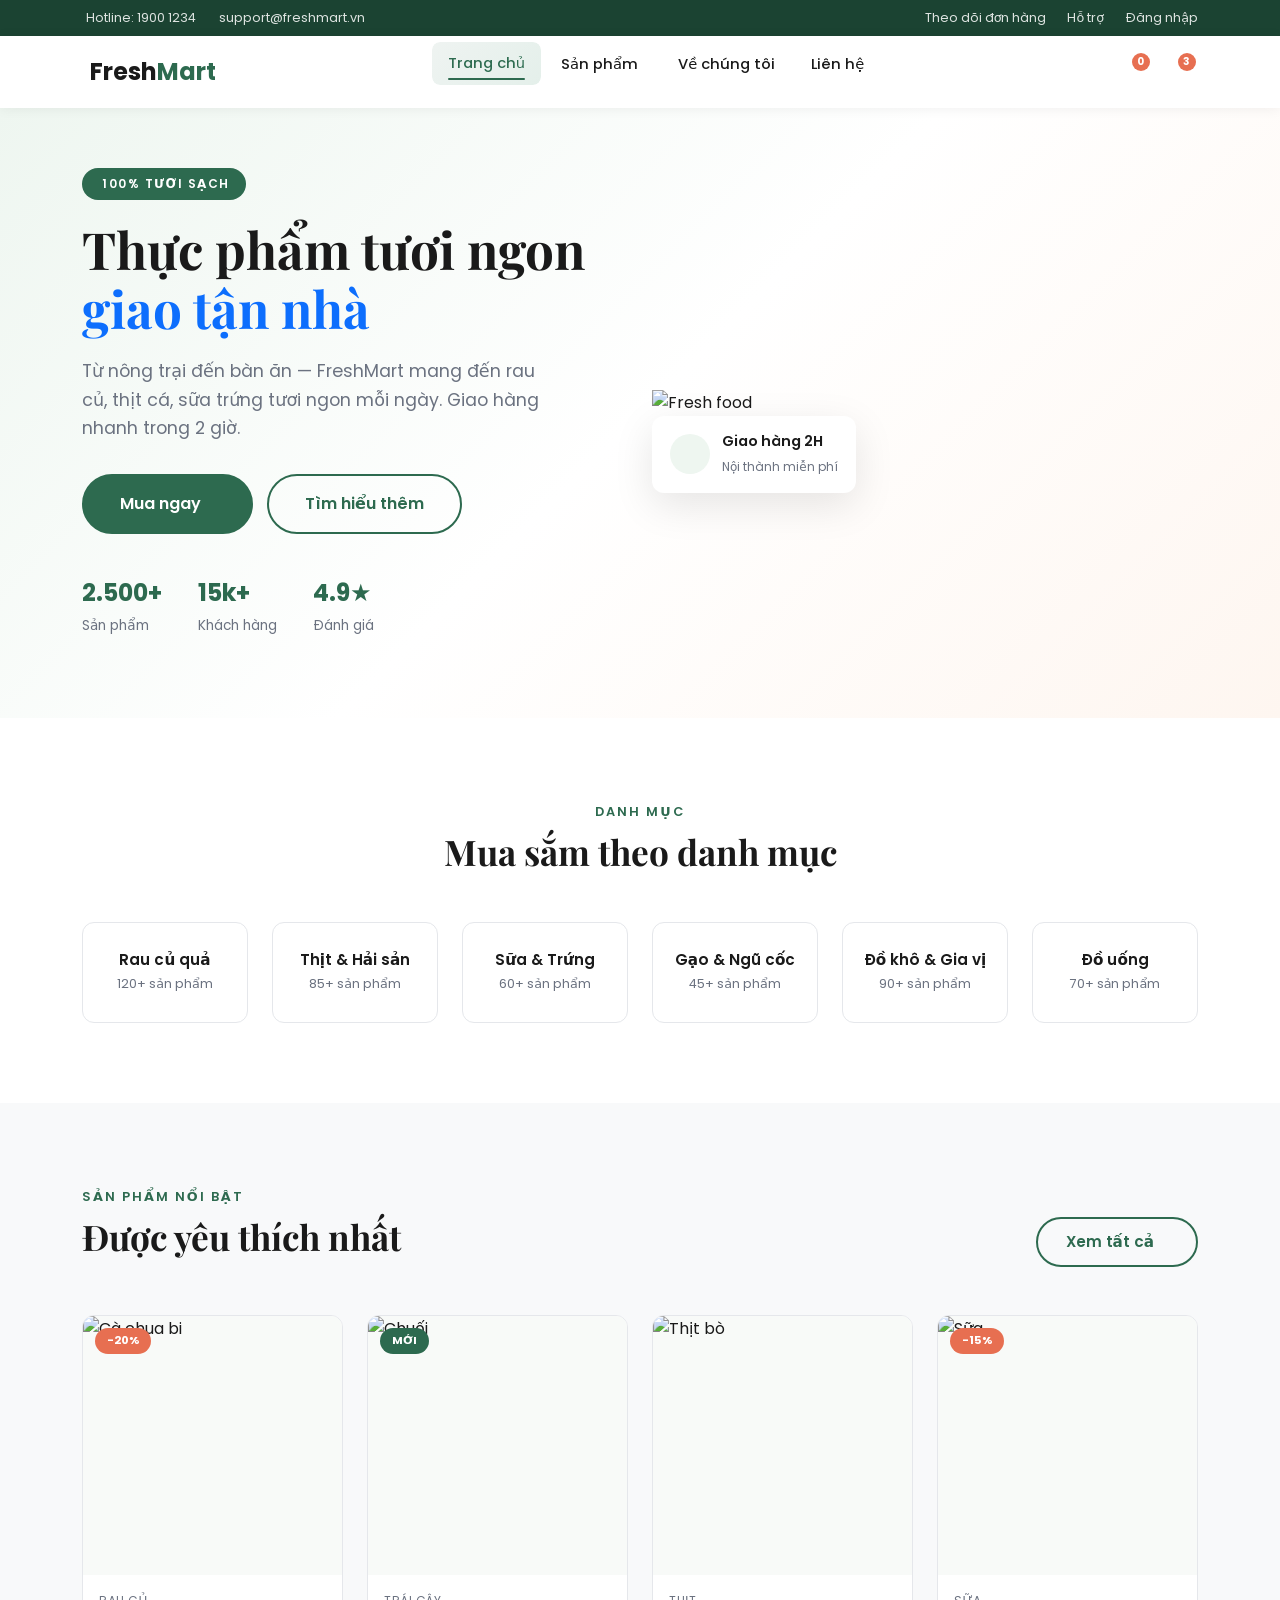
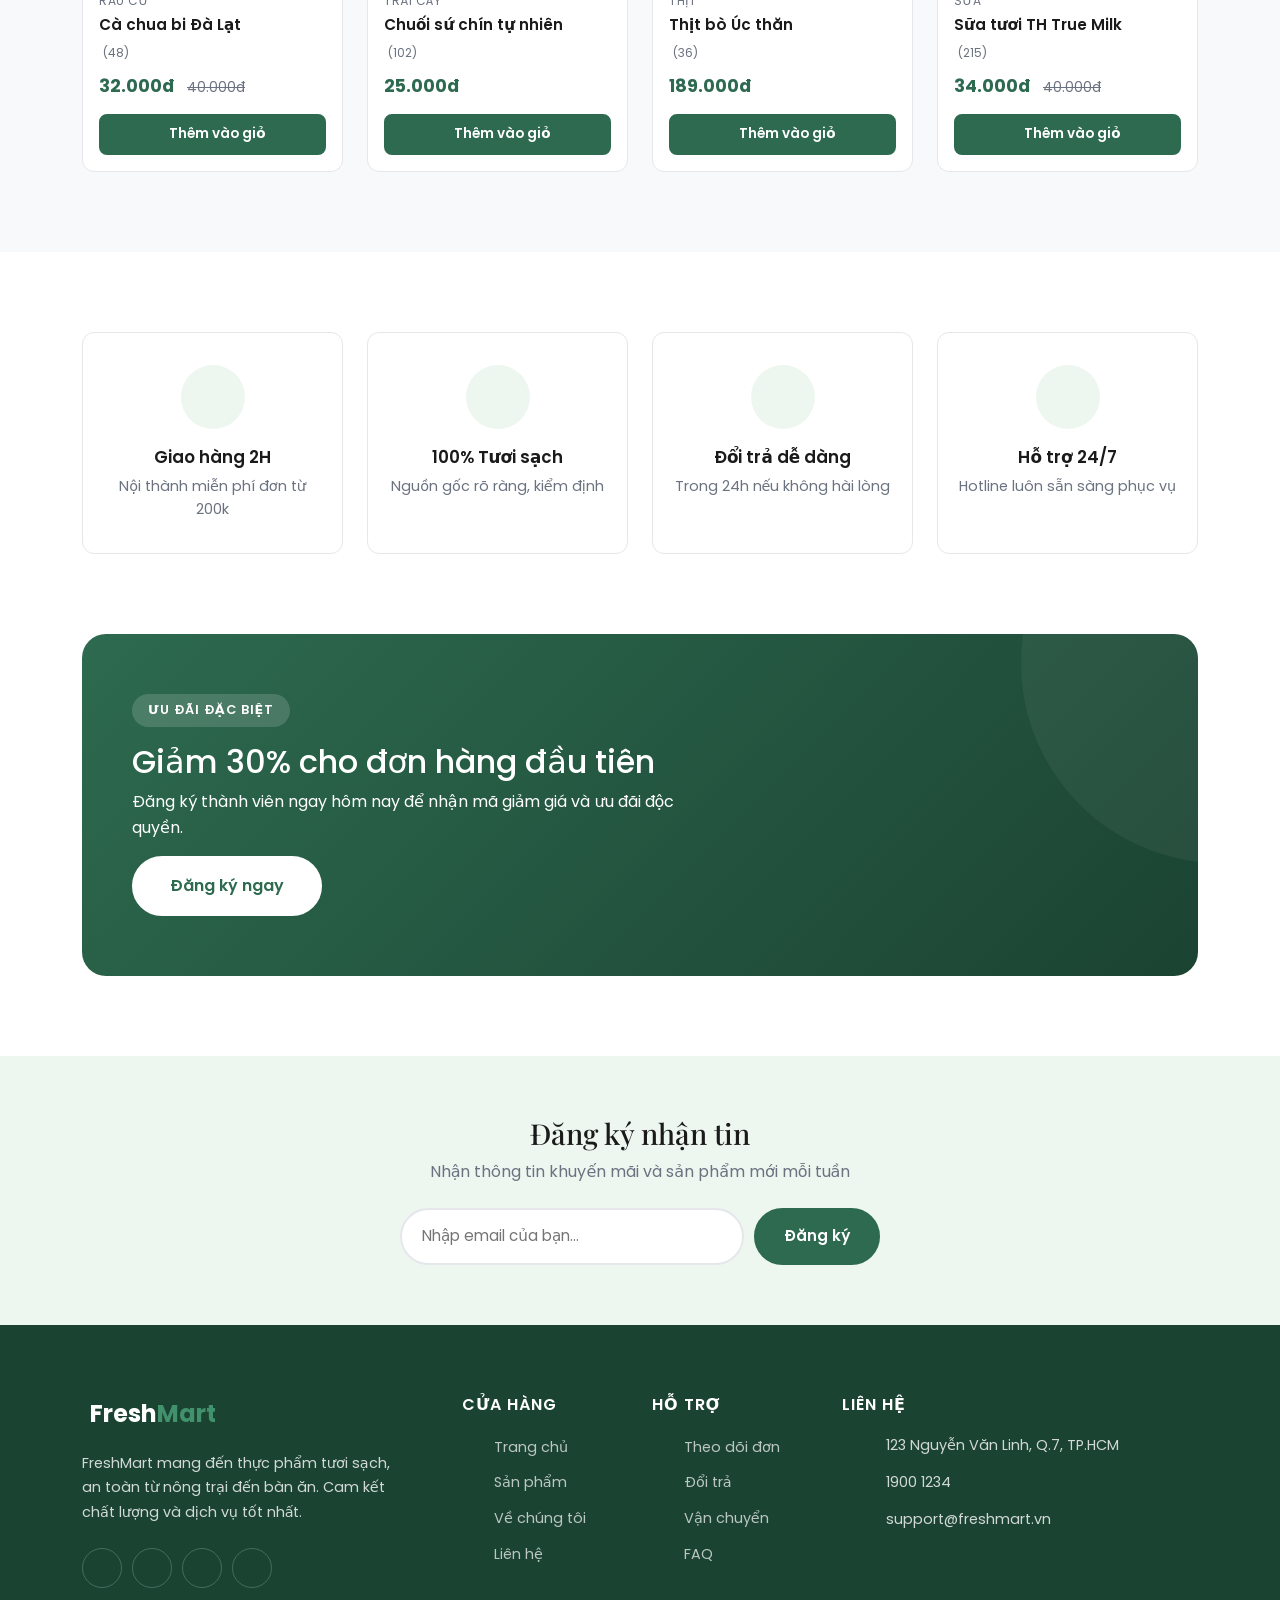
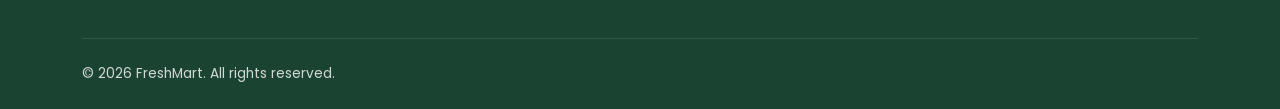
==== html/index.html @ 7e01886a "Initial commit - FreshMart Payment System" ====
<!DOCTYPE html>
<html lang="vi">
<head>
  <meta charset="UTF-8">
  <meta name="viewport" content="width=device-width, initial-scale=1.0">
  <title>FreshMart - Thực phẩm tươi sạch mỗi ngày</title>
  <link rel="preconnect" href="https://fonts.googleapis.com">
  <link rel="preconnect" href="https://fonts.gstatic.com" crossorigin>
  <link href="https://fonts.googleapis.com/css2?family=Poppins:wght@300;400;500;600;700;800&family=Playfair+Display:wght@600;700&display=swap" rel="stylesheet">
  <link rel="stylesheet" href="../css/all.min.css">
  <link href="../css/bootstrap.min.css" rel="stylesheet">
  <link rel="stylesheet" href="../css/style.css">
</head>
<body>

  <!-- TOP BAR -->
  <div class="top-bar">
    <div class="container">
      <div class="d-flex justify-content-between align-items-center">
        <div class="top-bar-left">
          <span><i class="fas fa-phone-alt me-1"></i> Hotline: 1900 1234</span>
          <span class="ms-3 d-none d-md-inline"><i class="fas fa-envelope me-1"></i> support@freshmart.vn</span>
        </div>
        <div class="top-bar-right">
          <a href="#">Theo dõi đơn hàng</a>
          <a href="#">Hỗ trợ</a>
          <a href="login.html">Đăng nhập</a>
        </div>
      </div>
    </div>
  </div>

  <!-- HEADER -->
  <header class="header sticky-top">
    <div class="container">
      <div class="header-inner">
        <a href="index.html" class="logo">
          <i class="fas fa-leaf logo-icon"></i>
          <span>Fresh<span class="logo-accent">Mart</span></span>
        </a>

        <nav class="main-nav d-none d-lg-block">
          <ul class="nav-list">
            <li><a href="index.html" class="nav-link active">Trang chủ</a></li>
            <li class="has-dropdown">
              <a href="products.html" class="nav-link">Sản phẩm <i class="fas fa-chevron-down ms-1"></i></a>
              <ul class="dropdown-menu">
                <li><a href="products.html">Rau củ quả</a></li>
                <li><a href="products.html">Thịt & Hải sản</a></li>
                <li><a href="products.html">Sữa & Trứng</a></li>
                <li><a href="products.html">Gạo & Ngũ cốc</a></li>
                <li><a href="products.html">Đồ khô & Gia vị</a></li>
                <li><a href="products.html">Đồ uống</a></li>
              </ul>
            </li>
            <li><a href="about.html" class="nav-link">Về chúng tôi</a></li>
            <li><a href="contact.html" class="nav-link">Liên hệ</a></li>
          </ul>
        </nav>

        <div class="header-actions">
          <button class="action-btn search-btn" id="searchToggle">
            <i class="fas fa-search"></i>
          </button>
          <a href="#" class="action-btn">
            <i class="far fa-heart"></i>
            <span class="badge-count">0</span>
          </a>
          <a href="cart.html" class="action-btn cart-btn">
            <i class="fas fa-shopping-basket"></i>
            <span class="badge-count">3</span>
          </a>
          <button class="action-btn mobile-menu-btn d-lg-none" id="mobileMenuBtn">
            <i class="fas fa-bars"></i>
          </button>
        </div>
      </div>
    </div>

    <!-- Search Overlay -->
    <div class="search-overlay" id="searchOverlay">
      <div class="container">
        <form class="search-form" action="products.html" method="get">
          <input type="text" name="q" placeholder="Tìm kiếm rau củ, thịt, sữa..." class="search-input">
          <button type="submit" class="search-submit"><i class="fas fa-search"></i></button>
          <button type="button" class="search-close" id="searchClose"><i class="fas fa-times"></i></button>
        </form>
      </div>
    </div>
  </header>

  <!-- MOBILE MENU -->
  <div class="mobile-menu" id="mobileMenu">
    <div class="mobile-menu-header">
      <a href="index.html" class="logo">
        <i class="fas fa-leaf logo-icon"></i>
        <span>Fresh<span class="logo-accent">Mart</span></span>
      </a>
      <button class="mobile-menu-close" id="mobileMenuClose">
        <i class="fas fa-times"></i>
      </button>
    </div>
    <ul class="mobile-nav">
      <li><a href="index.html">Trang chủ</a></li>
      <li><a href="products.html">Sản phẩm</a></li>
      <li><a href="about.html">Về chúng tôi</a></li>
      <li><a href="contact.html">Liên hệ</a></li>
      <li><a href="login.html">Đăng nhập</a></li>
    </ul>
  </div>
  <div class="overlay" id="overlay"></div>

  <!-- HERO -->
  <section class="hero">
    <div class="container">
      <div class="row align-items-center">
        <div class="col-lg-6">
          <div class="hero-content">
            <span class="hero-badge">
              <i class="fas fa-leaf me-1"></i> 100% Tươi sạch
            </span>
            <h1 class="hero-title">
              Thực phẩm tươi ngon<br>
              <span class="text-primary">giao tận nhà</span>
            </h1>
            <p class="hero-desc">
              Từ nông trại đến bàn ăn — FreshMart mang đến rau củ, thịt cá, sữa trứng tươi ngon mỗi ngày. Giao hàng nhanh trong 2 giờ.
            </p>
            <div class="hero-btns">
              <a href="products.html" class="btn btn-primary btn-lg">
                Mua ngay <i class="fas fa-arrow-right ms-2"></i>
              </a>
              <a href="about.html" class="btn btn-outline btn-lg">Tìm hiểu thêm</a>
            </div>
            <div class="hero-stats">
              <div class="stat-item">
                <strong>2.500+</strong>
                <span>Sản phẩm</span>
              </div>
              <div class="stat-item">
                <strong>15k+</strong>
                <span>Khách hàng</span>
              </div>
              <div class="stat-item">
                <strong>4.9★</strong>
                <span>Đánh giá</span>
              </div>
            </div>
          </div>
        </div>
        <div class="col-lg-6">
          <div class="hero-image">
            <img src="https://images.unsplash.com/photo-1542838132-92c53300491e?w=700&q=80" alt="Fresh food">
            <div class="floating-card">
              <i class="fas fa-truck"></i>
              <div>
                <strong>Giao hàng 2H</strong>
                <span>Nội thành miễn phí</span>
              </div>
            </div>
          </div>
        </div>
      </div>
    </div>
  </section>

  <!-- CATEGORIES -->
  <section class="section">
    <div class="container">
      <div class="section-header text-center">
        <span class="section-label">Danh mục</span>
        <h2 class="section-title">Mua sắm theo danh mục</h2>
      </div>
      <div class="row g-4">
        <div class="col-6 col-md-4 col-lg-2">
          <a href="products.html" class="category-card">
            <div class="cat-icon"><i class="fas fa-carrot"></i></div>
            <h4>Rau củ quả</h4>
            <span>120+ sản phẩm</span>
          </a>
        </div>
        <div class="col-6 col-md-4 col-lg-2">
          <a href="products.html" class="category-card">
            <div class="cat-icon"><i class="fas fa-drumstick-bite"></i></div>
            <h4>Thịt & Hải sản</h4>
            <span>85+ sản phẩm</span>
          </a>
        </div>
        <div class="col-6 col-md-4 col-lg-2">
          <a href="products.html" class="category-card">
            <div class="cat-icon"><i class="fas fa-cheese"></i></div>
            <h4>Sữa & Trứng</h4>
            <span>60+ sản phẩm</span>
          </a>
        </div>
        <div class="col-6 col-md-4 col-lg-2">
          <a href="products.html" class="category-card">
            <div class="cat-icon"><i class="fas fa-bread-slice"></i></div>
            <h4>Gạo & Ngũ cốc</h4>
            <span>45+ sản phẩm</span>
          </a>
        </div>
        <div class="col-6 col-md-4 col-lg-2">
          <a href="products.html" class="category-card">
            <div class="cat-icon"><i class="fas fa-pepper-hot"></i></div>
            <h4>Đồ khô & Gia vị</h4>
            <span>90+ sản phẩm</span>
          </a>
        </div>
        <div class="col-6 col-md-4 col-lg-2">
          <a href="products.html" class="category-card">
            <div class="cat-icon"><i class="fas fa-wine-bottle"></i></div>
            <h4>Đồ uống</h4>
            <span>70+ sản phẩm</span>
          </a>
        </div>
      </div>
    </div>
  </section>

  <!-- FEATURED PRODUCTS -->
  <section class="section bg-light">
    <div class="container">
      <div class="section-header d-flex justify-content-between align-items-end">
        <div>
          <span class="section-label">Sản phẩm nổi bật</span>
          <h2 class="section-title">Được yêu thích nhất</h2>
        </div>
        <a href="products.html" class="btn btn-outline d-none d-md-inline-flex">
          Xem tất cả <i class="fas fa-arrow-right ms-2"></i>
        </a>
      </div>
      <div class="row g-4">
        <!-- Product 1 -->
        <div class="col-6 col-md-4 col-lg-3">
          <div class="product-card">
            <div class="product-badge sale">-20%</div>
            <div class="product-img">
              <img src="https://encrypted-tbn0.gstatic.com/images?q=tbn:ANd9GcSRfj4s2SQyKQopPtmS6DQNohUbu9_hyeSA965uHA5gnliKZiG8EPYLGns&s=10" alt="Cà chua bi">
              <div class="product-actions">
                <button class="action-icon"><i class="far fa-heart"></i></button>
                <a href="product-detail.html" class="action-icon"><i class="far fa-eye"></i></a>
              </div>
            </div>
            <div class="product-body">
              <span class="product-cat">Rau củ</span>
              <h3 class="product-name"><a href="product-detail.html">Cà chua bi Đà Lạt</a></h3>
              <div class="product-rating">
                <i class="fas fa-star"></i><i class="fas fa-star"></i>
                <i class="fas fa-star"></i><i class="fas fa-star"></i>
                <i class="fas fa-star-half-alt"></i>
                <span>(48)</span>
              </div>
              <div class="product-price">
                <span class="price-new">32.000đ</span>
                <span class="price-old">40.000đ</span>
              </div>
              <button class="btn btn-primary btn-sm w-100 add-to-cart">
                <i class="fas fa-shopping-basket me-1"></i> Thêm vào giỏ
              </button>
            </div>
          </div>
        </div>
        <!-- Product 2 -->
        <div class="col-6 col-md-4 col-lg-3">
          <div class="product-card">
            <div class="product-badge new">Mới</div>
            <div class="product-img">
              <img src="https://images.unsplash.com/photo-1571771894821-ce9b6c11b08e?w=400&q=80" alt="Chuối">
              <div class="product-actions">
                <button class="action-icon"><i class="far fa-heart"></i></button>
                <a href="product-detail.html" class="action-icon"><i class="far fa-eye"></i></a>
              </div>
            </div>
            <div class="product-body">
              <span class="product-cat">Trái cây</span>
              <h3 class="product-name"><a href="product-detail.html">Chuối sứ chín tự nhiên</a></h3>
              <div class="product-rating">
                <i class="fas fa-star"></i><i class="fas fa-star"></i>
                <i class="fas fa-star"></i><i class="fas fa-star"></i>
                <i class="fas fa-star"></i>
                <span>(102)</span>
              </div>
              <div class="product-price">
                <span class="price-new">25.000đ</span>
              </div>
              <button class="btn btn-primary btn-sm w-100 add-to-cart">
                <i class="fas fa-shopping-basket me-1"></i> Thêm vào giỏ
              </button>
            </div>
          </div>
        </div>
        <!-- Product 3 -->
        <div class="col-6 col-md-4 col-lg-3">
          <div class="product-card">
            <div class="product-img">
              <img src="https://images.unsplash.com/photo-1607623814075-e51df1bdc82f?w=400&q=80" alt="Thịt bò">
              <div class="product-actions">
                <button class="action-icon"><i class="far fa-heart"></i></button>
                <a href="product-detail.html" class="action-icon"><i class="far fa-eye"></i></a>
              </div>
            </div>
            <div class="product-body">
              <span class="product-cat">Thịt</span>
              <h3 class="product-name"><a href="product-detail.html">Thịt bò Úc thăn</a></h3>
              <div class="product-rating">
                <i class="fas fa-star"></i><i class="fas fa-star"></i>
                <i class="fas fa-star"></i><i class="fas fa-star"></i>
                <i class="far fa-star"></i>
                <span>(36)</span>
              </div>
              <div class="product-price">
                <span class="price-new">189.000đ</span>
              </div>
              <button class="btn btn-primary btn-sm w-100 add-to-cart">
                <i class="fas fa-shopping-basket me-1"></i> Thêm vào giỏ
              </button>
            </div>
          </div>
        </div>
        <!-- Product 4 -->
        <div class="col-6 col-md-4 col-lg-3">
          <div class="product-card">
            <div class="product-badge sale">-15%</div>
            <div class="product-img">
              <img src="https://images.unsplash.com/photo-1550583724-b2692b85b150?w=400&q=80" alt="Sữa">
              <div class="product-actions">
                <button class="action-icon"><i class="far fa-heart"></i></button>
                <a href="product-detail.html" class="action-icon"><i class="far fa-eye"></i></a>
              </div>
            </div>
            <div class="product-body">
              <span class="product-cat">Sữa</span>
              <h3 class="product-name"><a href="product-detail.html">Sữa tươi TH True Milk</a></h3>
              <div class="product-rating">
                <i class="fas fa-star"></i><i class="fas fa-star"></i>
                <i class="fas fa-star"></i><i class="fas fa-star"></i>
                <i class="fas fa-star"></i>
                <span>(215)</span>
              </div>
              <div class="product-price">
                <span class="price-new">34.000đ</span>
                <span class="price-old">40.000đ</span>
              </div>
              <button class="btn btn-primary btn-sm w-100 add-to-cart">
                <i class="fas fa-shopping-basket me-1"></i> Thêm vào giỏ
              </button>
            </div>
          </div>
        </div>
      </div>
    </div>
  </section>

  <!-- BENEFITS -->
  <section class="section">
    <div class="container">
      <div class="row g-4">
        <div class="col-md-3 col-6">
          <div class="benefit-card">
            <div class="benefit-icon"><i class="fas fa-shipping-fast"></i></div>
            <h4>Giao hàng 2H</h4>
            <p>Nội thành miễn phí đơn từ 200k</p>
          </div>
        </div>
        <div class="col-md-3 col-6">
          <div class="benefit-card">
            <div class="benefit-icon"><i class="fas fa-leaf"></i></div>
            <h4>100% Tươi sạch</h4>
            <p>Nguồn gốc rõ ràng, kiểm định</p>
          </div>
        </div>
        <div class="col-md-3 col-6">
          <div class="benefit-card">
            <div class="benefit-icon"><i class="fas fa-undo"></i></div>
            <h4>Đổi trả dễ dàng</h4>
            <p>Trong 24h nếu không hài lòng</p>
          </div>
        </div>
        <div class="col-md-3 col-6">
          <div class="benefit-card">
            <div class="benefit-icon"><i class="fas fa-headset"></i></div>
            <h4>Hỗ trợ 24/7</h4>
            <p>Hotline luôn sẵn sàng phục vụ</p>
          </div>
        </div>
      </div>
    </div>
  </section>

  <!-- PROMO BANNER -->
  <section class="promo-banner">
    <div class="container">
      <div class="promo-inner">
        <div class="row align-items-center">
          <div class="col-lg-7">
            <span class="promo-label">Ưu đãi đặc biệt</span>
            <h2>Giảm 30% cho đơn hàng đầu tiên</h2>
            <p>Đăng ký thành viên ngay hôm nay để nhận mã giảm giá và ưu đãi độc quyền.</p>
            <a href="login.html" class="btn btn-white btn-lg">Đăng ký ngay</a>
          </div>
        </div>
      </div>
    </div>
  </section>

  <!-- NEWSLETTER -->
  <section class="newsletter">
    <div class="container">
      <div class="newsletter-inner text-center">
        <h2>Đăng ký nhận tin</h2>
        <p>Nhận thông tin khuyến mãi và sản phẩm mới mỗi tuần</p>
        <form class="newsletter-form">
          <input type="email" placeholder="Nhập email của bạn...">
          <button type="submit" class="btn btn-primary">Đăng ký</button>
        </form>
      </div>
    </div>
  </section>

  <!-- FOOTER -->
  <footer class="footer">
    <div class="container">
      <div class="row g-4">
        <div class="col-lg-4">
          <a href="index.html" class="footer-logo">
            <i class="fas fa-leaf logo-icon"></i>
            <span>Fresh<span class="logo-accent">Mart</span></span>
          </a>
          <p class="footer-about">
            FreshMart mang đến thực phẩm tươi sạch, an toàn từ nông trại đến bàn ăn. Cam kết chất lượng và dịch vụ tốt nhất.
          </p>
          <div class="footer-social">
            <a href="#"><i class="fab fa-facebook-f"></i></a>
            <a href="#"><i class="fab fa-instagram"></i></a>
            <a href="#"><i class="fab fa-tiktok"></i></a>
            <a href="#"><i class="fab fa-youtube"></i></a>
          </div>
        </div>
        <div class="col-6 col-md-3 col-lg-2">
          <h5 class="footer-title">Cửa hàng</h5>
          <ul class="footer-links">
            <li><a href="index.html">Trang chủ</a></li>
            <li><a href="products.html">Sản phẩm</a></li>
            <li><a href="about.html">Về chúng tôi</a></li>
            <li><a href="contact.html">Liên hệ</a></li>
          </ul>
        </div>
        <div class="col-6 col-md-3 col-lg-2">
          <h5 class="footer-title">Hỗ trợ</h5>
          <ul class="footer-links">
            <li><a href="#">Theo dõi đơn</a></li>
            <li><a href="#">Đổi trả</a></li>
            <li><a href="#">Vận chuyển</a></li>
            <li><a href="#">FAQ</a></li>
          </ul>
        </div>
        <div class="col-md-6 col-lg-4">
          <h5 class="footer-title">Liên hệ</h5>
          <ul class="footer-contact">
            <li><i class="fas fa-map-marker-alt"></i> 123 Nguyễn Văn Linh, Q.7, TP.HCM</li>
            <li><i class="fas fa-phone-alt"></i> 1900 1234</li>
            <li><i class="fas fa-envelope"></i> support@freshmart.vn</li>
          </ul>
        </div>
      </div>
      <div class="footer-bottom">
        <p>© 2026 FreshMart. All rights reserved.</p>
        <div class="payment-icons">
          <i class="fab fa-cc-visa"></i>
          <i class="fab fa-cc-mastercard"></i>
          <i class="fab fa-cc-paypal"></i>
        </div>
      </div>
    </div>
  </footer>

  <button class="back-to-top" id="backToTop">
    <i class="fas fa-chevron-up"></i>
  </button>

  <script src="../js/bootstrap.bundle.min.js"></script>
  <script src="../js/main.js"></script>
</body>
</html>
---- css/style.css ----
/* ============================================
   FreshMart - Food Shop Stylesheet
   Modern, clean, green organic theme
   ============================================ */

/* ---------- CSS Variables ---------- */
:root {
  --primary: #2d6a4f;
  --primary-dark: #1b4332;
  --primary-light: #40916c;
  --accent: #e76f51;
  --accent-hover: #d45a3a;
  --secondary: #f4a261;
  --bg: #ffffff;
  --bg-light: #f8faf8;
  --bg-soft: #eef6f0;
  --text: #1a1a1a;
  --text-muted: #6b7280;
  --border: #e5e7eb;
  --shadow: 0 4px 20px rgba(0, 0, 0, 0.06);
  --shadow-lg: 0 12px 40px rgba(0, 0, 0, 0.1);
  --radius: 12px;
  --radius-sm: 8px;
  --transition: 0.3s cubic-bezier(0.4, 0, 0.2, 1);
  --font: 'Poppins', system-ui, sans-serif;
  --font-display: 'Playfair Display', Georgia, serif;
}

/* ---------- Reset & Base ---------- */
*,
*::before,
*::after {
  box-sizing: border-box;
  margin: 0;
  padding: 0;
}

html {
  scroll-behavior: smooth;
  font-size: 16px;
}

body {
  font-family: var(--font);
  color: var(--text);
  background: var(--bg);
  line-height: 1.6;
  overflow-x: hidden;
}

a {
  text-decoration: none;
  color: inherit;
  transition: var(--transition);
}

img {
  max-width: 100%;
  height: auto;
  display: block;
}

ul {
  list-style: none;
}

button {
  border: none;
  background: none;
  cursor: pointer;
  font-family: inherit;
}

/* ---------- Utilities ---------- */
.section {
  padding: 80px 0;
}

.bg-light {
  background: var(--bg-light);
}

.section-header {
  margin-bottom: 48px;
}

.section-label {
  display: inline-block;
  font-size: 0.8rem;
  font-weight: 600;
  text-transform: uppercase;
  letter-spacing: 2px;
  color: var(--primary);
  margin-bottom: 8px;
}

.section-title {
  font-family: var(--font-display);
  font-size: 2.2rem;
  font-weight: 700;
  color: var(--text);
  line-height: 1.25;
}

/* ---------- Buttons ---------- */
.btn {
  display: inline-flex;
  align-items: center;
  justify-content: center;
  gap: 6px;
  padding: 12px 28px;
  font-size: 0.95rem;
  font-weight: 600;
  border-radius: 50px;
  border: 2px solid transparent;
  transition: var(--transition);
  cursor: pointer;
  white-space: nowrap;
}

.btn-primary {
  background: var(--primary);
  color: #fff;
  border-color: var(--primary);
}

.btn-primary:hover {
  background: var(--primary-dark);
  border-color: var(--primary-dark);
  color: #fff;
  transform: translateY(-2px);
  box-shadow: 0 8px 20px rgba(45, 106, 79, 0.3);
}

.btn-outline {
  background: transparent;
  color: var(--primary);
  border-color: var(--primary);
}

.btn-outline:hover {
  background: var(--primary);
  color: #fff;
  transform: translateY(-2px);
}

.btn-white {
  background: #fff;
  color: var(--primary);
  border-color: #fff;
}

.btn-white:hover {
  background: var(--bg-soft);
  color: var(--primary-dark);
  transform: translateY(-2px);
}

.btn-lg {
  padding: 16px 36px;
  font-size: 1rem;
}

.btn-sm {
  padding: 8px 18px;
  font-size: 0.85rem;
}

/* ---------- Top Bar ---------- */
.top-bar {
  background: var(--primary-dark);
  color: rgba(255, 255, 255, 0.85);
  font-size: 0.8rem;
  padding: 8px 0;
}

.top-bar a {
  color: rgba(255, 255, 255, 0.85);
  margin-left: 18px;
}

.top-bar a:hover {
  color: #fff;
}

/* ---------- Header ---------- */
.header {
  background: #fff;
  box-shadow: 0 1px 12px rgba(0, 0, 0, 0.06);
  z-index: 1000;
}

.header-inner {
  display: flex;
  align-items: center;
  justify-content: space-between;
  height: 72px;
}

.logo {
  display: flex;
  align-items: center;
  gap: 8px;
  font-size: 1.5rem;
  font-weight: 700;
  color: var(--text);
}

.logo-icon {
  color: var(--primary);
  font-size: 1.6rem;
}

.logo-accent {
  color: var(--primary);
}

/* Nav */
.nav-list {
  display: flex;
  align-items: center;
  gap: 4px;
}

.nav-link {
  display: block;
  padding: 10px 16px;
  font-size: 0.92rem;
  font-weight: 500;
  color: var(--text);
  border-radius: var(--radius-sm);
  position: relative;
  overflow: hidden;
  transition: color 0.25s ease, transform 0.25s ease, background 0.25s ease;
}

.nav-link::before {
  content: '';
  position: absolute;
  inset: 0;
  background: linear-gradient(135deg, rgba(45, 106, 79, 0.08), rgba(64, 145, 108, 0.14));
  border-radius: var(--radius-sm);
  opacity: 0;
  transform: scale(0.96);
  transition: opacity 0.25s ease, transform 0.25s ease;
}

.nav-link:hover::before,
.nav-link.active::before {
  opacity: 1;
  transform: scale(1);
}

.nav-link:hover,
.nav-link.active {
  color: var(--primary);
  transform: translateY(-1px);
}

.nav-link::after {
  content: '';
  position: absolute;
  bottom: 5px;
  left: 16px;
  width: calc(100% - 32px);
  height: 2px;
  background: var(--primary);
  border-radius: 2px;
  transform: scaleX(0);
  transform-origin: center;
  transition: transform 0.28s ease;
}

.nav-link:hover::after,
.nav-link.active::after {
  transform: scaleX(1);
}

/* Dropdown */
.has-dropdown {
  position: relative;
}

.has-dropdown > .nav-link i {
  transition: transform 0.25s ease;
}

.has-dropdown:hover > .nav-link i,
.has-dropdown:focus-within > .nav-link i,
.has-dropdown.active > .nav-link i {
  transform: rotate(180deg);
}

.dropdown-menu {
  position: absolute;
  top: calc(100% + 12px);
  left: 0;
  min-width: 220px;
  background: rgba(255, 255, 255, 0.98);
  border: 1px solid rgba(45, 106, 79, 0.08);
  border-radius: 16px;
  box-shadow: 0 18px 40px rgba(17, 24, 39, 0.12);
  padding: 12px 0;
  opacity: 0;
  visibility: hidden;
  transform: translateY(12px);
  transition: opacity 0.25s ease, visibility 0.25s ease, transform 0.25s ease;
  z-index: 100;
}

.dropdown-menu::before {
  content: '';
  position: absolute;
  top: -8px;
  left: 24px;
  width: 16px;
  height: 16px;
  background: #fff;
  border-left: 1px solid rgba(45, 106, 79, 0.08);
  border-top: 1px solid rgba(45, 106, 79, 0.08);
  transform: rotate(45deg);
}

.has-dropdown:hover .dropdown-menu,
.has-dropdown:focus-within .dropdown-menu,
.has-dropdown.active .dropdown-menu {
  opacity: 1;
  visibility: visible;
  transform: translateY(0);
}

.dropdown-menu li a {
  display: block;
  padding: 10px 20px;
  font-size: 0.9rem;
  color: var(--text-muted);
  transition: background 0.2s ease, color 0.2s ease, transform 0.2s ease;
}

.dropdown-menu li a:hover {
  color: var(--primary);
  background: var(--bg-soft);
  transform: translateX(4px);
}

/* Header Actions */
.header-actions {
  display: flex;
  align-items: center;
  gap: 4px;
}

.action-btn {
  position: relative;
  width: 42px;
  height: 42px;
  display: flex;
  align-items: center;
  justify-content: center;
  border-radius: 50%;
  color: var(--text);
  font-size: 1.1rem;
  transition: var(--transition);
}

.action-btn:hover {
  background: var(--bg-soft);
  color: var(--primary);
}

.badge-count {
  position: absolute;
  top: 2px;
  right: 2px;
  width: 18px;
  height: 18px;
  background: var(--accent);
  color: #fff;
  font-size: 0.65rem;
  font-weight: 700;
  border-radius: 50%;
  display: flex;
  align-items: center;
  justify-content: center;
}

/* Search Overlay */
.search-overlay {
  position: absolute;
  top: 100%;
  left: 0;
  right: 0;
  background: #fff;
  padding: 20px 0;
  box-shadow: var(--shadow);
  opacity: 0;
  visibility: hidden;
  transform: translateY(-10px);
  transition: var(--transition);
  z-index: 999;
}

.search-overlay.active {
  opacity: 1;
  visibility: visible;
  transform: translateY(0);
}

.search-form {
  display: flex;
  align-items: center;
  gap: 12px;
  max-width: 700px;
  margin: 0 auto;
}

.search-input {
  flex: 1;
  padding: 14px 20px;
  border: 2px solid var(--border);
  border-radius: 50px;
  font-size: 1rem;
  outline: none;
  transition: var(--transition);
}

.search-input:focus {
  border-color: var(--primary);
}

.search-submit {
  width: 48px;
  height: 48px;
  background: var(--primary);
  color: #fff;
  border-radius: 50%;
  font-size: 1.1rem;
}

.search-close {
  width: 40px;
  height: 40px;
  color: var(--text-muted);
  font-size: 1.2rem;
}

/* ---------- Mobile Menu ---------- */
.mobile-menu {
  position: fixed;
  top: 0;
  left: 0;
  width: 300px;
  height: 100%;
  background: #fff;
  z-index: 2000;
  transform: translateX(-100%);
  transition: transform 0.4s cubic-bezier(0.4, 0, 0.2, 1);
  overflow-y: auto;
}

.mobile-menu.active {
  transform: translateX(0);
}

.mobile-menu-header {
  display: flex;
  align-items: center;
  justify-content: space-between;
  padding: 20px;
  border-bottom: 1px solid var(--border);
}

.mobile-menu-close {
  width: 40px;
  height: 40px;
  font-size: 1.3rem;
  color: var(--text);
}

.mobile-nav {
  padding: 16px 0;
}

.mobile-nav > li > a {
  display: block;
  padding: 14px 24px;
  font-weight: 500;
  font-size: 1rem;
  color: var(--text);
  border-bottom: 1px solid var(--border);
}

.mobile-nav > li > a:hover {
  color: var(--primary);
  background: var(--bg-soft);
}

.overlay {
  position: fixed;
  inset: 0;
  background: rgba(0, 0, 0, 0.45);
  z-index: 1500;
  opacity: 0;
  visibility: hidden;
  transition: var(--transition);
}

.overlay.active {
  opacity: 1;
  visibility: visible;
}

/* ---------- Hero ---------- */
.hero {
  padding: 60px 0 80px;
  background: linear-gradient(135deg, var(--bg-soft) 0%, #fff 50%, #fef6f0 100%);
  overflow: hidden;
}

.hero-badge {
  display: inline-block;
  background: var(--primary);
  color: #fff;
  font-size: 0.75rem;
  font-weight: 600;
  text-transform: uppercase;
  letter-spacing: 1.5px;
  padding: 6px 16px;
  border-radius: 50px;
  margin-bottom: 20px;
}

.hero-title {
  font-family: var(--font-display);
  font-size: 3.2rem;
  font-weight: 700;
  line-height: 1.15;
  color: var(--text);
  margin-bottom: 20px;
}

.hero-desc {
  font-size: 1.1rem;
  color: var(--text-muted);
  max-width: 480px;
  margin-bottom: 32px;
}

.hero-btns {
  display: flex;
  flex-wrap: wrap;
  gap: 14px;
  margin-bottom: 40px;
}

.hero-stats {
  display: flex;
  gap: 36px;
}

.stat-item strong {
  display: block;
  font-size: 1.5rem;
  font-weight: 700;
  color: var(--primary);
}

.stat-item span {
  font-size: 0.85rem;
  color: var(--text-muted);
}

.hero-img-wrap {
  position: relative;
}

.hero-img-wrap img {
  border-radius: 24px;
  box-shadow: var(--shadow-lg);
  width: 100%;
  object-fit: cover;
  max-height: 480px;
}

.floating-card {
  position: absolute;
  background: #fff;
  padding: 14px 18px;
  border-radius: var(--radius);
  box-shadow: var(--shadow-lg);
  display: flex;
  align-items: center;
  gap: 12px;
  animation: float 3s ease-in-out infinite;
}

.floating-card i {
  width: 40px;
  height: 40px;
  background: var(--bg-soft);
  color: var(--primary);
  border-radius: 50%;
  display: flex;
  align-items: center;
  justify-content: center;
  font-size: 1rem;
}

.floating-card strong {
  display: block;
  font-size: 0.9rem;
  font-weight: 600;
}

.floating-card span {
  font-size: 0.75rem;
  color: var(--text-muted);
}

.card-1 {
  bottom: 40px;
  left: -20px;
}

.card-2 {
  top: 30px;
  right: -10px;
  animation-delay: 1.5s;
}

@keyframes float {
  0%, 100% { transform: translateY(0); }
  50% { transform: translateY(-12px); }
}

/* ---------- Categories ---------- */
.category-card {
  display: flex;
  flex-direction: column;
  align-items: center;
  text-align: center;
  padding: 28px 16px;
  background: #fff;
  border-radius: var(--radius);
  border: 1px solid var(--border);
  transition: var(--transition);
  height: 100%;
}

.category-card:hover {
  border-color: var(--primary);
  box-shadow: var(--shadow);
  transform: translateY(-6px);
}

.category-icon {
  width: 64px;
  height: 64px;
  background: var(--bg-soft);
  border-radius: 50%;
  display: flex;
  align-items: center;
  justify-content: center;
  font-size: 1.5rem;
  color: var(--primary);
  margin-bottom: 14px;
  transition: var(--transition);
}

.category-card:hover .category-icon {
  background: var(--primary);
  color: #fff;
}

.category-card h4 {
  font-size: 0.95rem;
  font-weight: 600;
  margin-bottom: 4px;
}

.category-card span {
  font-size: 0.8rem;
  color: var(--text-muted);
}

/* ---------- Product Cards ---------- */
.product-card {
  position: relative;
  background: #fff;
  border-radius: var(--radius);
  border: 1px solid var(--border);
  overflow: hidden;
  transition: var(--transition);
  height: 100%;
  display: flex;
  flex-direction: column;
}

.product-card:hover {
  box-shadow: var(--shadow-lg);
  transform: translateY(-6px);
}

.product-img {
  position: relative;
  aspect-ratio: 1;
  overflow: hidden;
  background: var(--bg-light);
}

.product-img img {
  width: 100%;
  height: 100%;
  object-fit: cover;
  transition: transform 0.5s ease;
}

.product-card:hover .product-img img {
  transform: scale(1.08);
}

.product-badge {
  position: absolute;
  top: 12px;
  left: 12px;
  padding: 4px 12px;
  font-size: 0.7rem;
  font-weight: 700;
  text-transform: uppercase;
  border-radius: 50px;
  z-index: 2;
}

.product-badge.sale {
  background: var(--accent);
  color: #fff;
}

.product-badge.new {
  background: var(--primary);
  color: #fff;
}

.product-actions {
  position: absolute;
  top: 12px;
  right: 12px;
  display: flex;
  flex-direction: column;
  gap: 8px;
  opacity: 0;
  transform: translateX(10px);
  transition: var(--transition);
  z-index: 2;
}

.product-card:hover .product-actions {
  opacity: 1;
  transform: translateX(0);
}

.action-icon {
  width: 36px;
  height: 36px;
  background: #fff;
  border-radius: 50%;
  display: flex;
  align-items: center;
  justify-content: center;
  font-size: 0.9rem;
  color: var(--text);
  box-shadow: var(--shadow);
  transition: var(--transition);
}

.action-icon:hover {
  background: var(--primary);
  color: #fff;
}

.product-body {
  padding: 16px;
  display: flex;
  flex-direction: column;
  flex: 1;
}

.product-cat {
  font-size: 0.75rem;
  color: var(--text-muted);
  text-transform: uppercase;
  letter-spacing: 0.5px;
  margin-bottom: 4px;
}

.product-name {
  font-size: 0.95rem;
  font-weight: 600;
  margin-bottom: 8px;
  line-height: 1.35;
}

.product-name a:hover {
  color: var(--primary);
}

.product-rating {
  font-size: 0.75rem;
  color: #fbbf24;
  margin-bottom: 10px;
}

.product-rating span {
  color: var(--text-muted);
  margin-left: 4px;
}

.product-price {
  margin-bottom: 14px;
  margin-top: auto;
}

.price-new {
  font-size: 1.1rem;
  font-weight: 700;
  color: var(--primary);
}

.price-old {
  font-size: 0.85rem;
  color: var(--text-muted);
  text-decoration: line-through;
  margin-left: 8px;
}

.add-to-cart {
  border-radius: var(--radius-sm) !important;
}

/* ---------- Benefits ---------- */
.benefit-card {
  text-align: center;
  padding: 32px 20px;
  background: #fff;
  border-radius: var(--radius);
  border: 1px solid var(--border);
  transition: var(--transition);
  height: 100%;
}

.benefit-card:hover {
  border-color: var(--primary-light);
  box-shadow: var(--shadow);
}

.benefit-icon {
  width: 64px;
  height: 64px;
  background: var(--bg-soft);
  color: var(--primary);
  border-radius: 50%;
  display: flex;
  align-items: center;
  justify-content: center;
  font-size: 1.4rem;
  margin: 0 auto 18px;
}

.benefit-card h4 {
  font-size: 1.05rem;
  font-weight: 600;
  margin-bottom: 8px;
}

.benefit-card p {
  font-size: 0.9rem;
  color: var(--text-muted);
  margin: 0;
}

/* ---------- Promo Banner ---------- */
.promo-banner {
  padding: 0 0 80px;
}

.promo-inner {
  background: linear-gradient(135deg, var(--primary) 0%, var(--primary-dark) 100%);
  border-radius: 24px;
  padding: 60px 50px;
  color: #fff;
  position: relative;
  overflow: hidden;
}

.promo-inner::before {
  content: '';
  position: absolute;
  top: -50%;
  right: -20%;
  width: 400px;
  height: 400px;
  background: rgba(255, 255, 255, 0.05);
  border-radius: 50%;
}

.promo-label {
  display: inline-block;
  background: rgba(255, 255, 255, 0.15);
  padding: 6px 16px;
  border-radius: 50px;
  font-size: 0.8rem;
  font-weight: 600;
  text-transform: uppercase;
  letter-spacing: 1px;
  margin-bottom: 16px;
}

.promo-title {
  font-family: var(--font-display);
  font-size: 2.2rem;
  font-weight: 700;
  margin-bottom: 12px;
}

.promo-desc {
  font-size: 1.05rem;
  opacity: 0.85;
  margin-bottom: 28px;
  max-width: 500px;
}

/* ---------- Newsletter ---------- */
.newsletter {
  padding: 60px 0;
  background: var(--bg-soft);
}

.newsletter-inner h2 {
  font-family: var(--font-display);
  font-size: 1.8rem;
  margin-bottom: 8px;
}

.newsletter-inner p {
  color: var(--text-muted);
  margin-bottom: 24px;
}

.newsletter-form {
  display: flex;
  max-width: 480px;
  margin: 0 auto;
  gap: 10px;
}

.newsletter-form input {
  flex: 1;
  padding: 14px 20px;
  border: 2px solid var(--border);
  border-radius: 50px;
  font-size: 0.95rem;
  outline: none;
  transition: var(--transition);
}

.newsletter-form input:focus {
  border-color: var(--primary);
}

/* ---------- Footer ---------- */
.footer {
  background: var(--primary-dark);
  color: rgba(255, 255, 255, 0.8);
  padding: 70px 0 0;
}

.footer-logo {
  display: inline-flex;
  align-items: center;
  gap: 8px;
  font-size: 1.5rem;
  font-weight: 700;
  color: #fff;
  margin-bottom: 18px;
}

.footer-logo .logo-icon {
  color: var(--primary-light);
}

.footer-logo .logo-accent {
  color: var(--primary-light);
}

.footer-about {
  font-size: 0.9rem;
  line-height: 1.7;
  margin-bottom: 24px;
  max-width: 320px;
}

.footer-social {
  display: flex;
  gap: 10px;
}

.footer-social a {
  width: 40px;
  height: 40px;
  border: 1px solid rgba(255, 255, 255, 0.2);
  border-radius: 50%;
  display: flex;
  align-items: center;
  justify-content: center;
  color: #fff;
  transition: var(--transition);
}

.footer-social a:hover {
  background: var(--primary);
  border-color: var(--primary);
}

.footer-title {
  font-size: 1rem;
  font-weight: 600;
  color: #fff;
  margin-bottom: 20px;
  text-transform: uppercase;
  letter-spacing: 1px;
}

.footer-links li {
  margin-bottom: 10px;
}

.footer-links a {
  font-size: 0.9rem;
  color: rgba(255, 255, 255, 0.7);
}

.footer-links a:hover {
  color: #fff;
  padding-left: 4px;
}

.footer-contact li {
  display: flex;
  align-items: flex-start;
  gap: 12px;
  margin-bottom: 14px;
  font-size: 0.9rem;
}

.footer-contact i {
  color: var(--primary-light);
  margin-top: 3px;
}

.footer-bottom {
  margin-top: 50px;
  padding: 24px 0;
  border-top: 1px solid rgba(255, 255, 255, 0.1);
  display: flex;
  justify-content: space-between;
  align-items: center;
  flex-wrap: wrap;
  gap: 16px;
}

.footer-bottom p {
  font-size: 0.85rem;
  margin: 0;
}

.payment-icons {
  display: flex;
  gap: 16px;
  font-size: 1.6rem;
  opacity: 0.7;
}

/* ---------- Back to Top ---------- */
.back-to-top {
  position: fixed;
  bottom: 30px;
  right: 30px;
  width: 48px;
  height: 48px;
  background: var(--primary);
  color: #fff;
  border-radius: 50%;
  display: flex;
  align-items: center;
  justify-content: center;
  font-size: 1.1rem;
  box-shadow: var(--shadow-lg);
  opacity: 0;
  visibility: hidden;
  transform: translateY(20px);
  transition: var(--transition);
  z-index: 999;
}

.back-to-top.visible {
  opacity: 1;
  visibility: visible;
  transform: translateY(0);
}

.back-to-top:hover {
  background: var(--primary-dark);
  transform: translateY(-3px);
}

/* ---------- Responsive ---------- */
@media (max-width: 991px) {
  .hero-title {
    font-size: 2.4rem;
  }

  .hero-img-wrap {
    margin-top: 40px;
  }

  .floating-card {
    display: none;
  }

  .section {
    padding: 60px 0;
  }

  .section-title {
    font-size: 1.8rem;
  }

  .promo-inner {
    padding: 40px 30px;
  }

  .promo-title {
    font-size: 1.7rem;
  }
}

@media (max-width: 767px) {
  .top-bar {
    display: none;
  }

  .header-inner {
    height: 60px;
  }

  .hero {
    padding: 40px 0 50px;
  }

  .hero-title {
    font-size: 1.9rem;
  }

  .hero-stats {
    gap: 20px;
  }

  .stat-item strong {
    font-size: 1.2rem;
  }

  .hero-btns {
    flex-direction: column;
  }

  .hero-btns .btn {
    width: 100%;
  }

  .newsletter-form {
    flex-direction: column;
  }

  .footer-bottom {
    flex-direction: column;
    text-align: center;
  }

  .section-header.d-flex {
    flex-direction: column;
    align-items: flex-start !important;
    gap: 16px;
  }
}

@media (max-width: 575px) {
  .hero-title {
    font-size: 1.7rem;
  }

  .product-body {
    padding: 12px;
  }

  .product-name {
    font-size: 0.85rem;
  }

  .price-new {
    font-size: 0.95rem;
  }
}
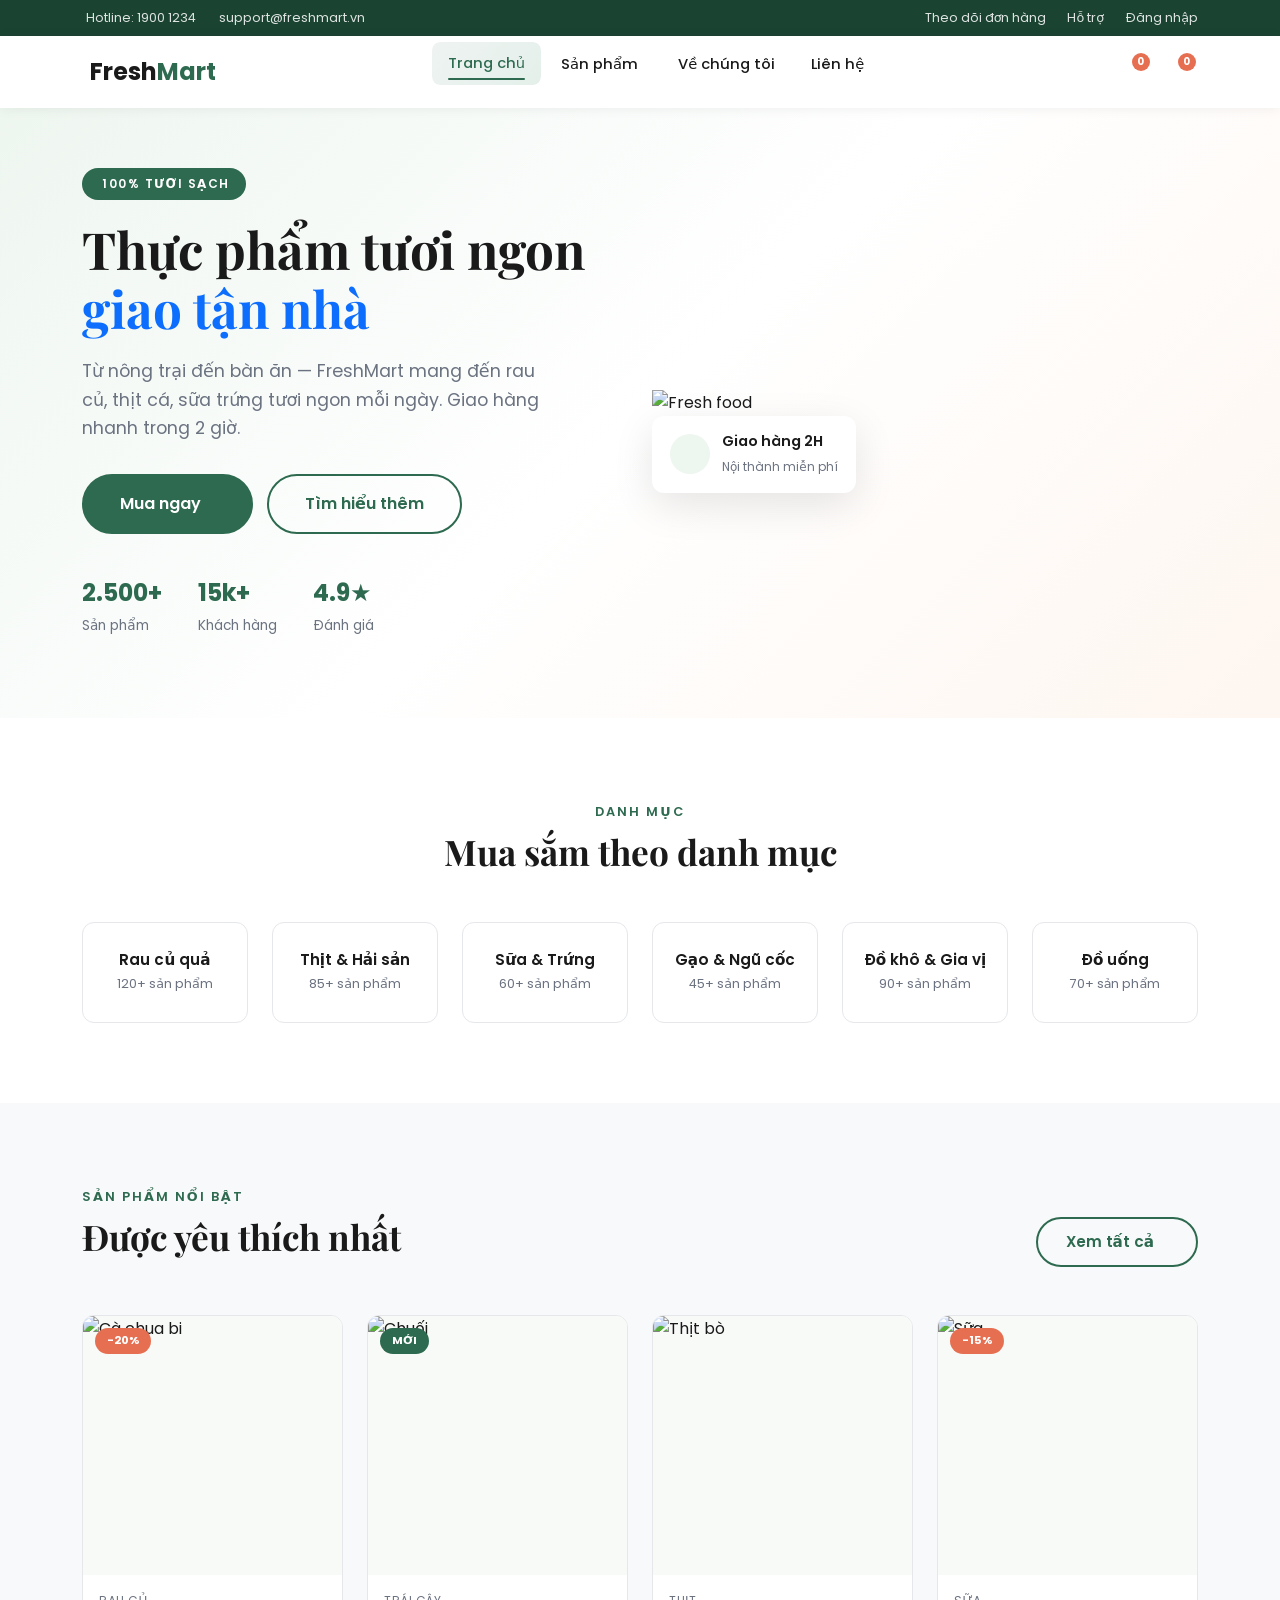
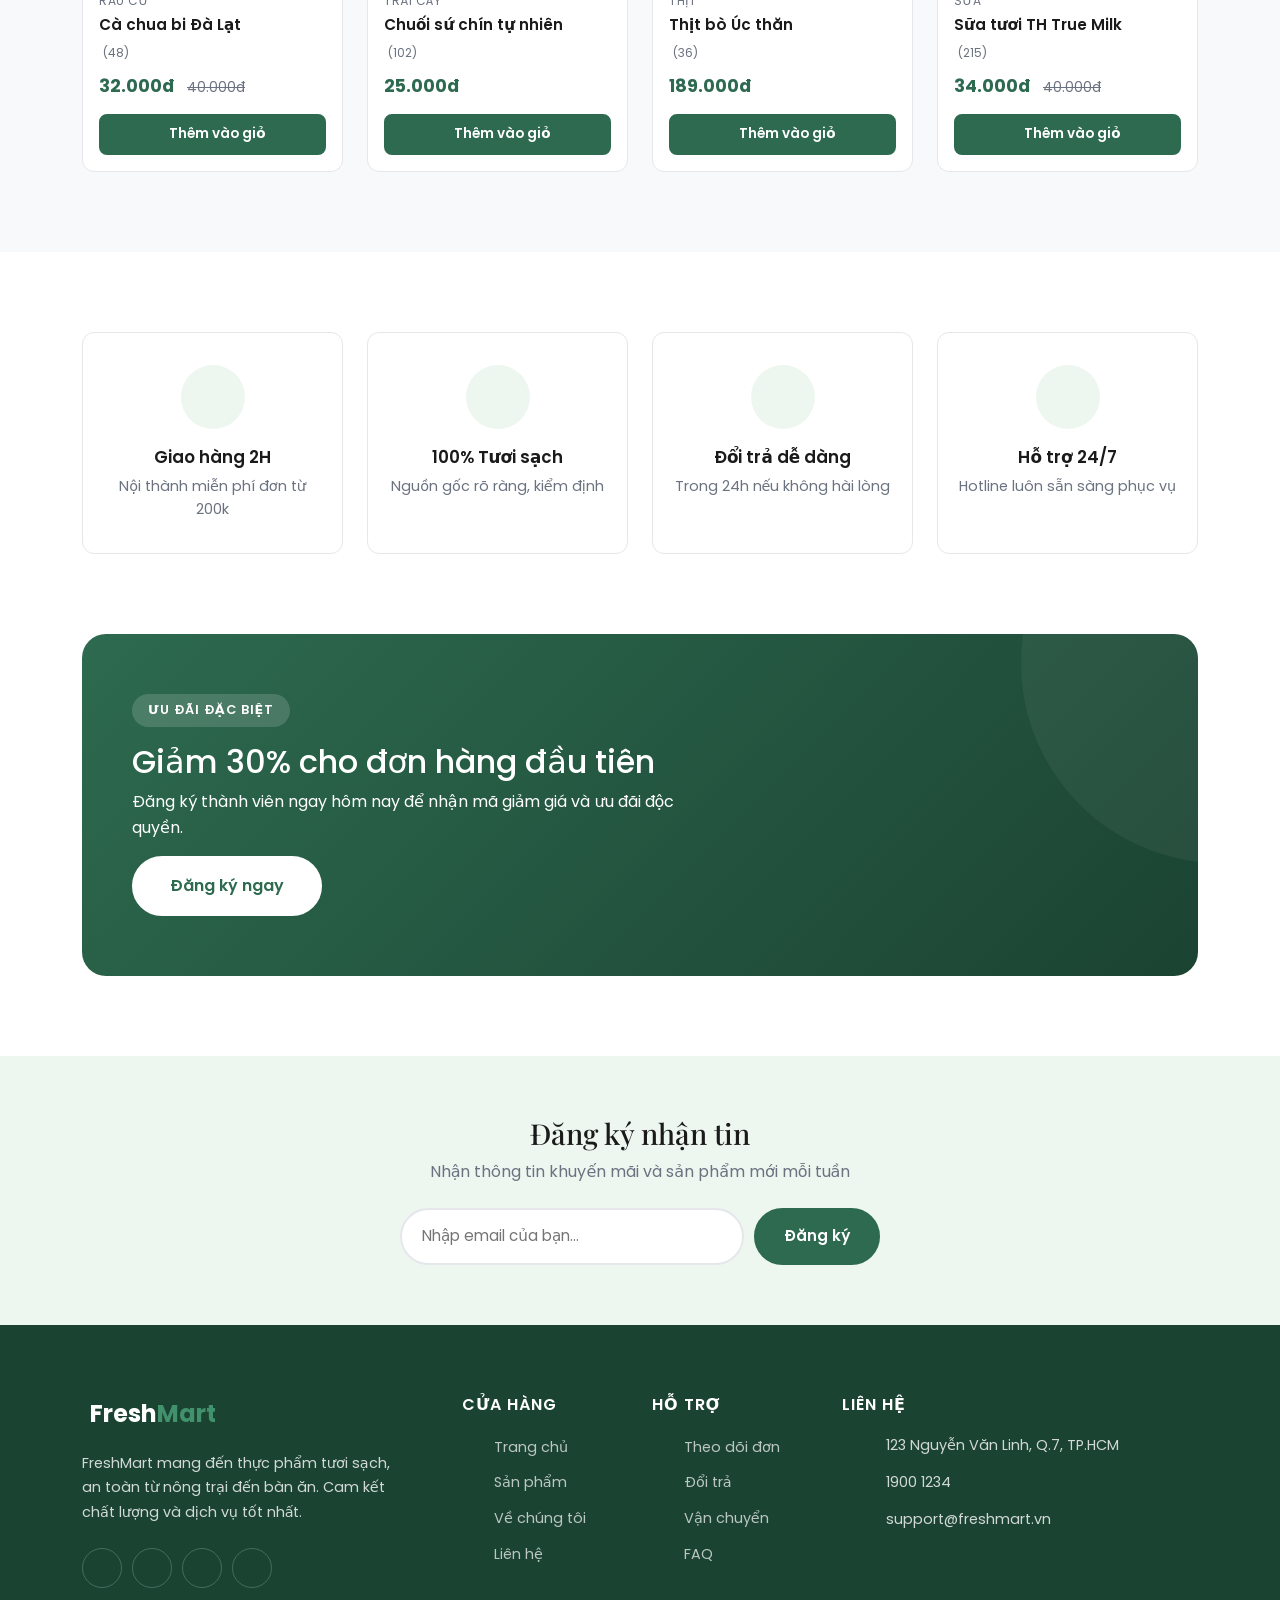
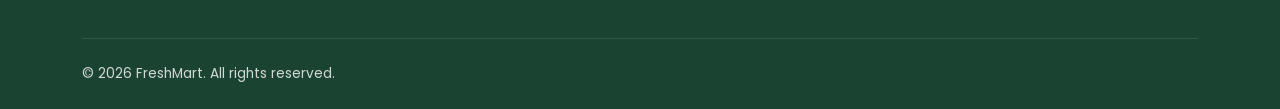
==== commit e02781ac: "fix: set default cart badge count to 0 across all pages" ====
--- a/html/index.html
+++ b/html/index.html
@@ -68,7 +68,7 @@
           </a>
           <a href="cart.html" class="action-btn cart-btn">
             <i class="fas fa-shopping-basket"></i>
-            <span class="badge-count">3</span>
+            <span class="badge-count">0</span>
           </a>
           <button class="action-btn mobile-menu-btn d-lg-none" id="mobileMenuBtn">
             <i class="fas fa-bars"></i>
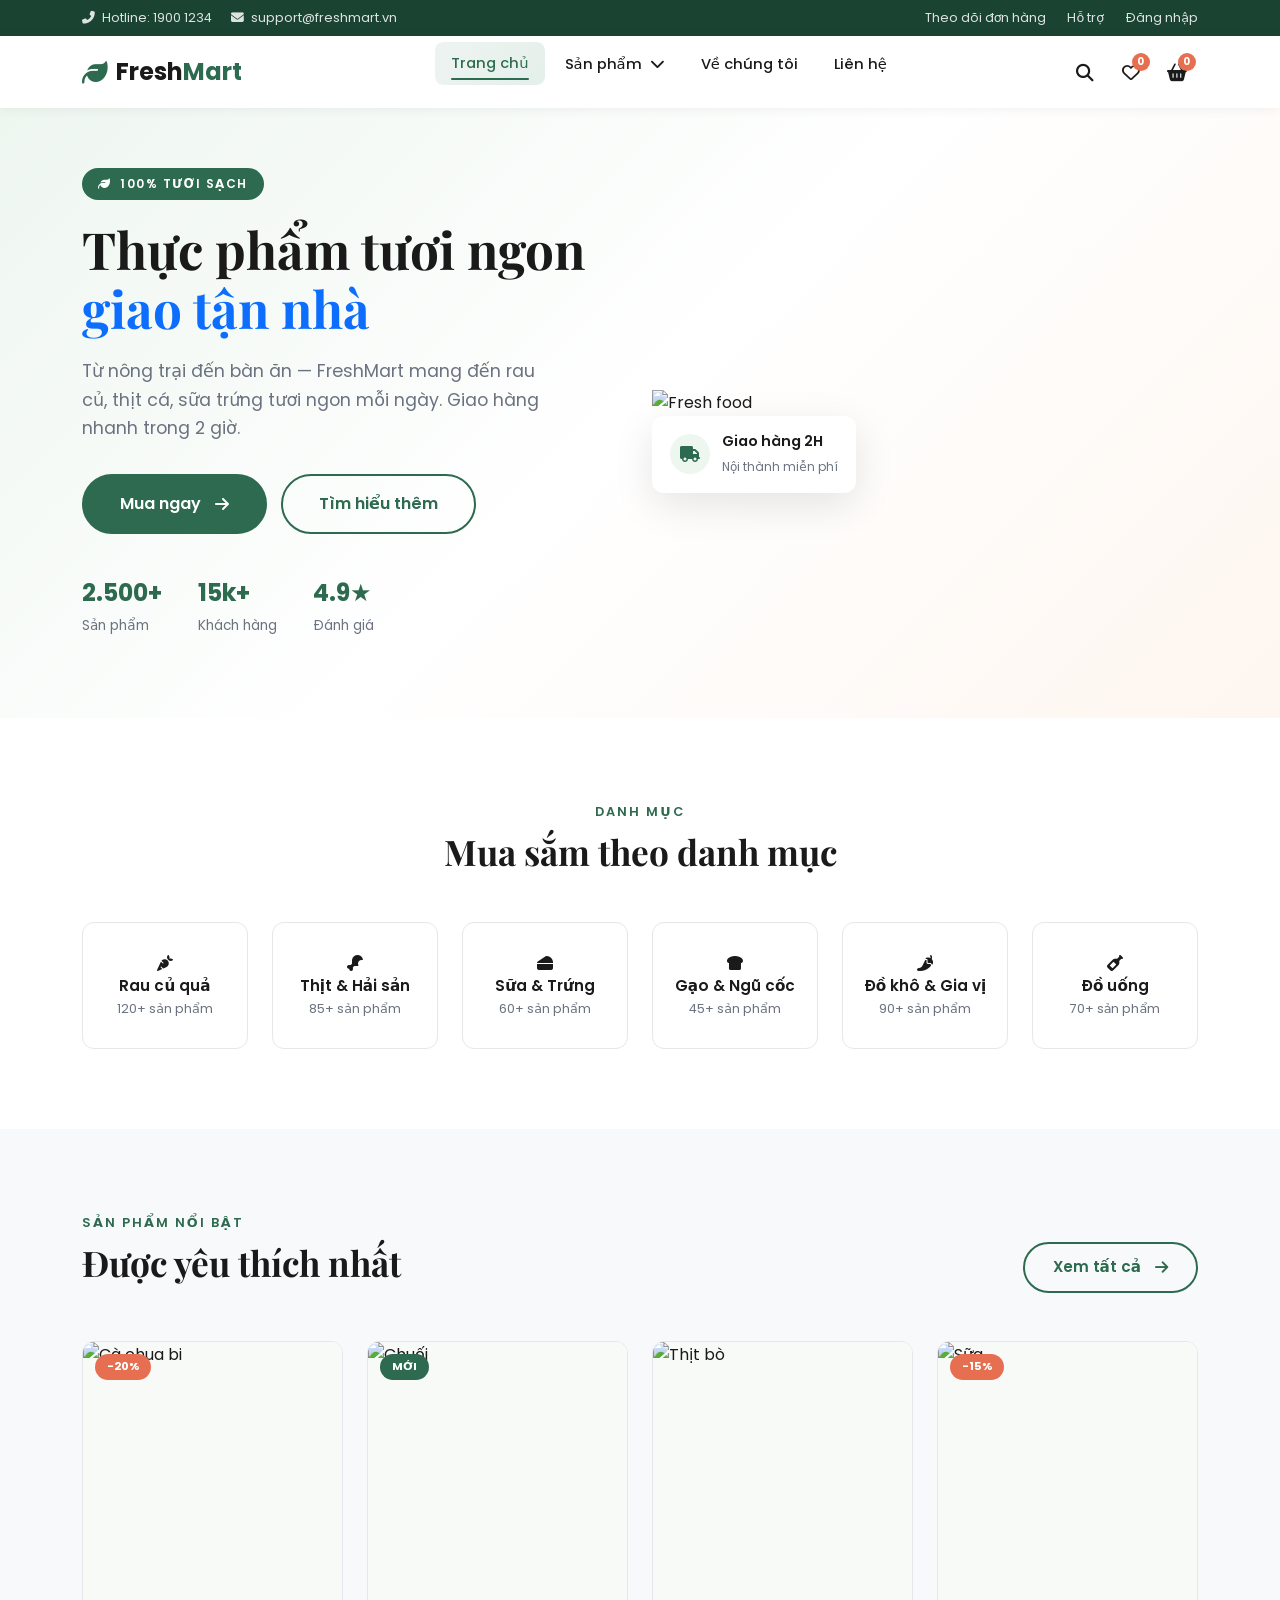
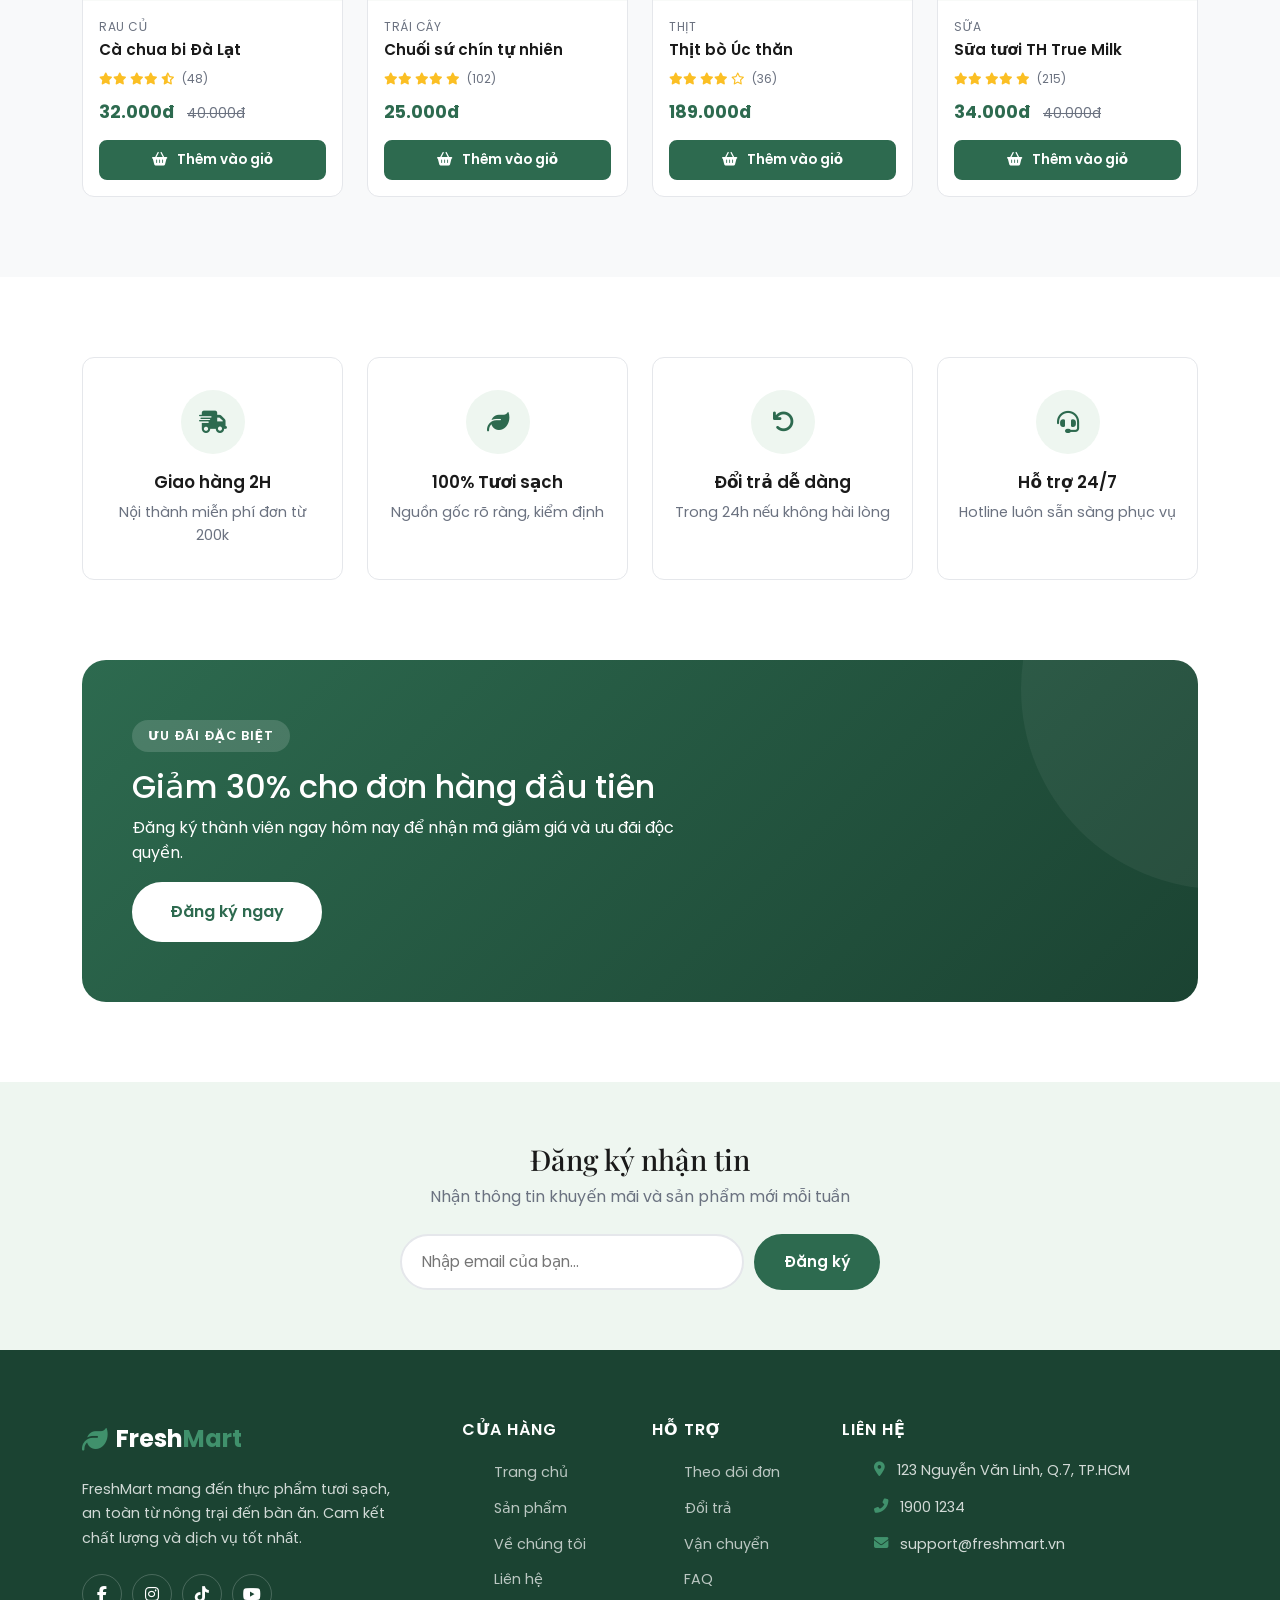
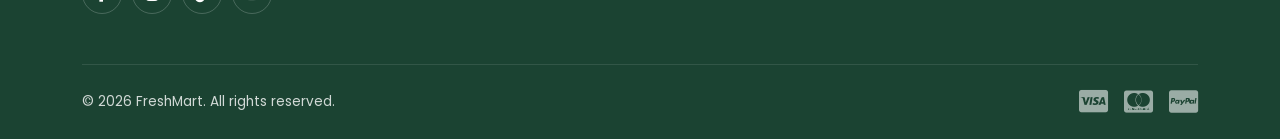
==== commit 9ec31895: "refactor: Reorganize project structure into 6 clean folders (html, php, css, js, csdl, doct)" ====
--- a/html/index.html
+++ b/html/index.html
@@ -1,4 +1,4 @@
-<!DOCTYPE html>
+﻿<!DOCTYPE html>
 <html lang="vi">
 <head>
   <meta charset="UTF-8">
@@ -68,7 +68,7 @@
           </a>
           <a href="cart.html" class="action-btn cart-btn">
             <i class="fas fa-shopping-basket"></i>
-            <span class="badge-count">0</span>
+            <span class="badge-count" id="headerCartCount">0</span>
           </a>
           <button class="action-btn mobile-menu-btn d-lg-none" id="mobileMenuBtn">
             <i class="fas fa-bars"></i>
@@ -88,6 +88,19 @@
       </div>
     </div>
   </header>
+
+  <!-- Đồng bộ giỏ hàng ngay khi tải HTML -->
+  <script>
+    (function () {
+      try {
+        var raw = localStorage.getItem('freshmart_cart');
+        var cart = raw ? JSON.parse(raw) : [];
+        var count = Array.isArray(cart) ? cart.reduce(function (s, i) { return s + (parseInt(i.qty) || 1); }, 0) : 0;
+        var b = document.getElementById('headerCartCount') || document.querySelector('.cart-btn .badge-count');
+        if (b) b.textContent = count;
+      } catch (e) {}
+    })();
+  </script>
 
   <!-- MOBILE MENU -->
   <div class="mobile-menu" id="mobileMenu">
@@ -480,6 +493,6 @@
   </button>
 
   <script src="../js/bootstrap.bundle.min.js"></script>
-  <script src="../js/main.js"></script>
+  <script src="../js/main.js?v=20261109_2"></script>
 </body>
 </html>
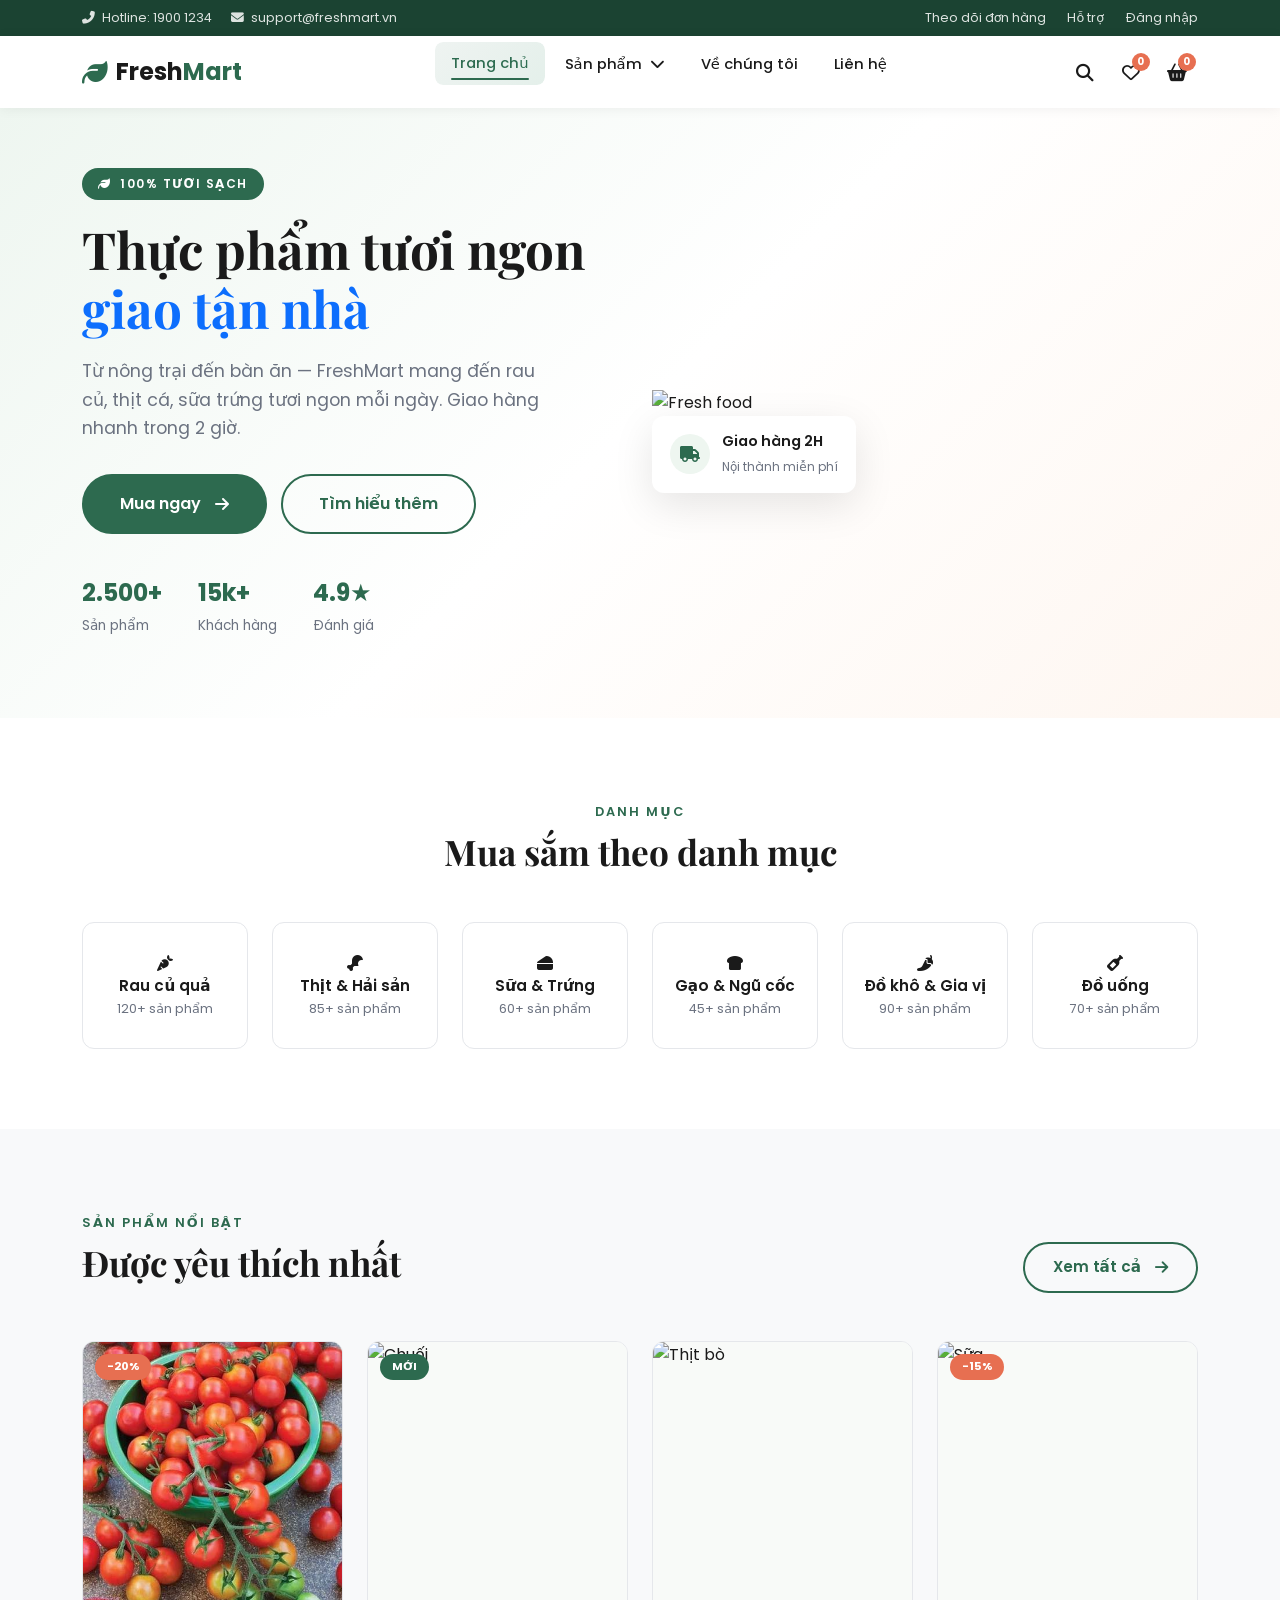
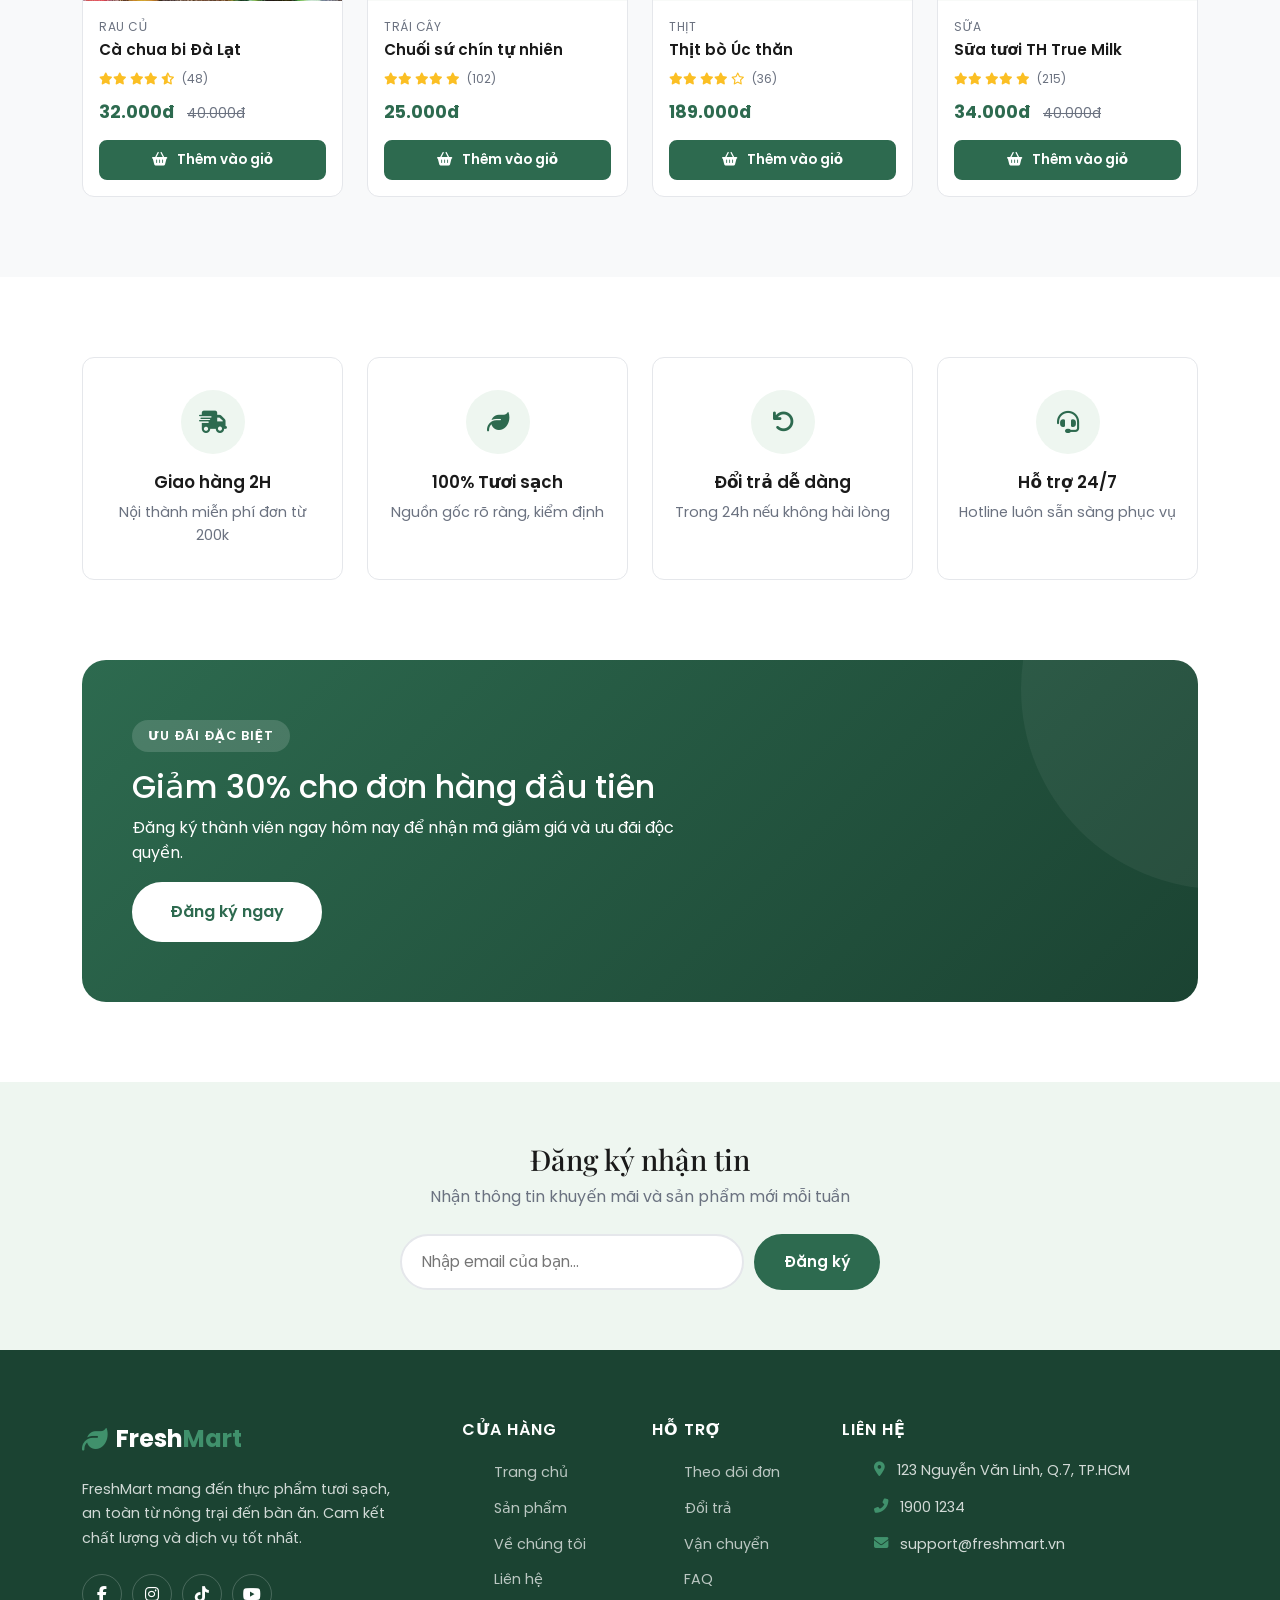
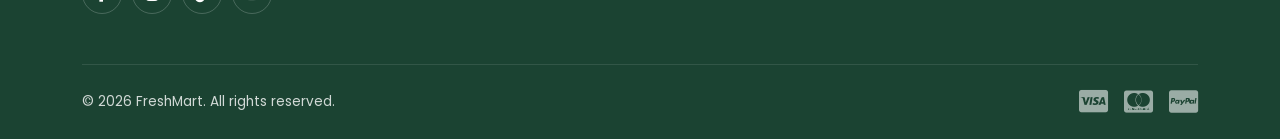
==== commit ba2f6df9: "fix(products): Thay the anh loi Ca chua bi va Tao nhap khau bang anh goc local trong html/img" ====
--- a/html/index.html
+++ b/html/index.html
@@ -249,7 +249,7 @@
           <div class="product-card">
             <div class="product-badge sale">-20%</div>
             <div class="product-img">
-              <img src="https://encrypted-tbn0.gstatic.com/images?q=tbn:ANd9GcSRfj4s2SQyKQopPtmS6DQNohUbu9_hyeSA965uHA5gnliKZiG8EPYLGns&s=10" alt="Cà chua bi">
+              <img src="img/ca-chua-bi.jpg" alt="Cà chua bi">
               <div class="product-actions">
                 <button class="action-icon"><i class="far fa-heart"></i></button>
                 <a href="product-detail.html" class="action-icon"><i class="far fa-eye"></i></a>
